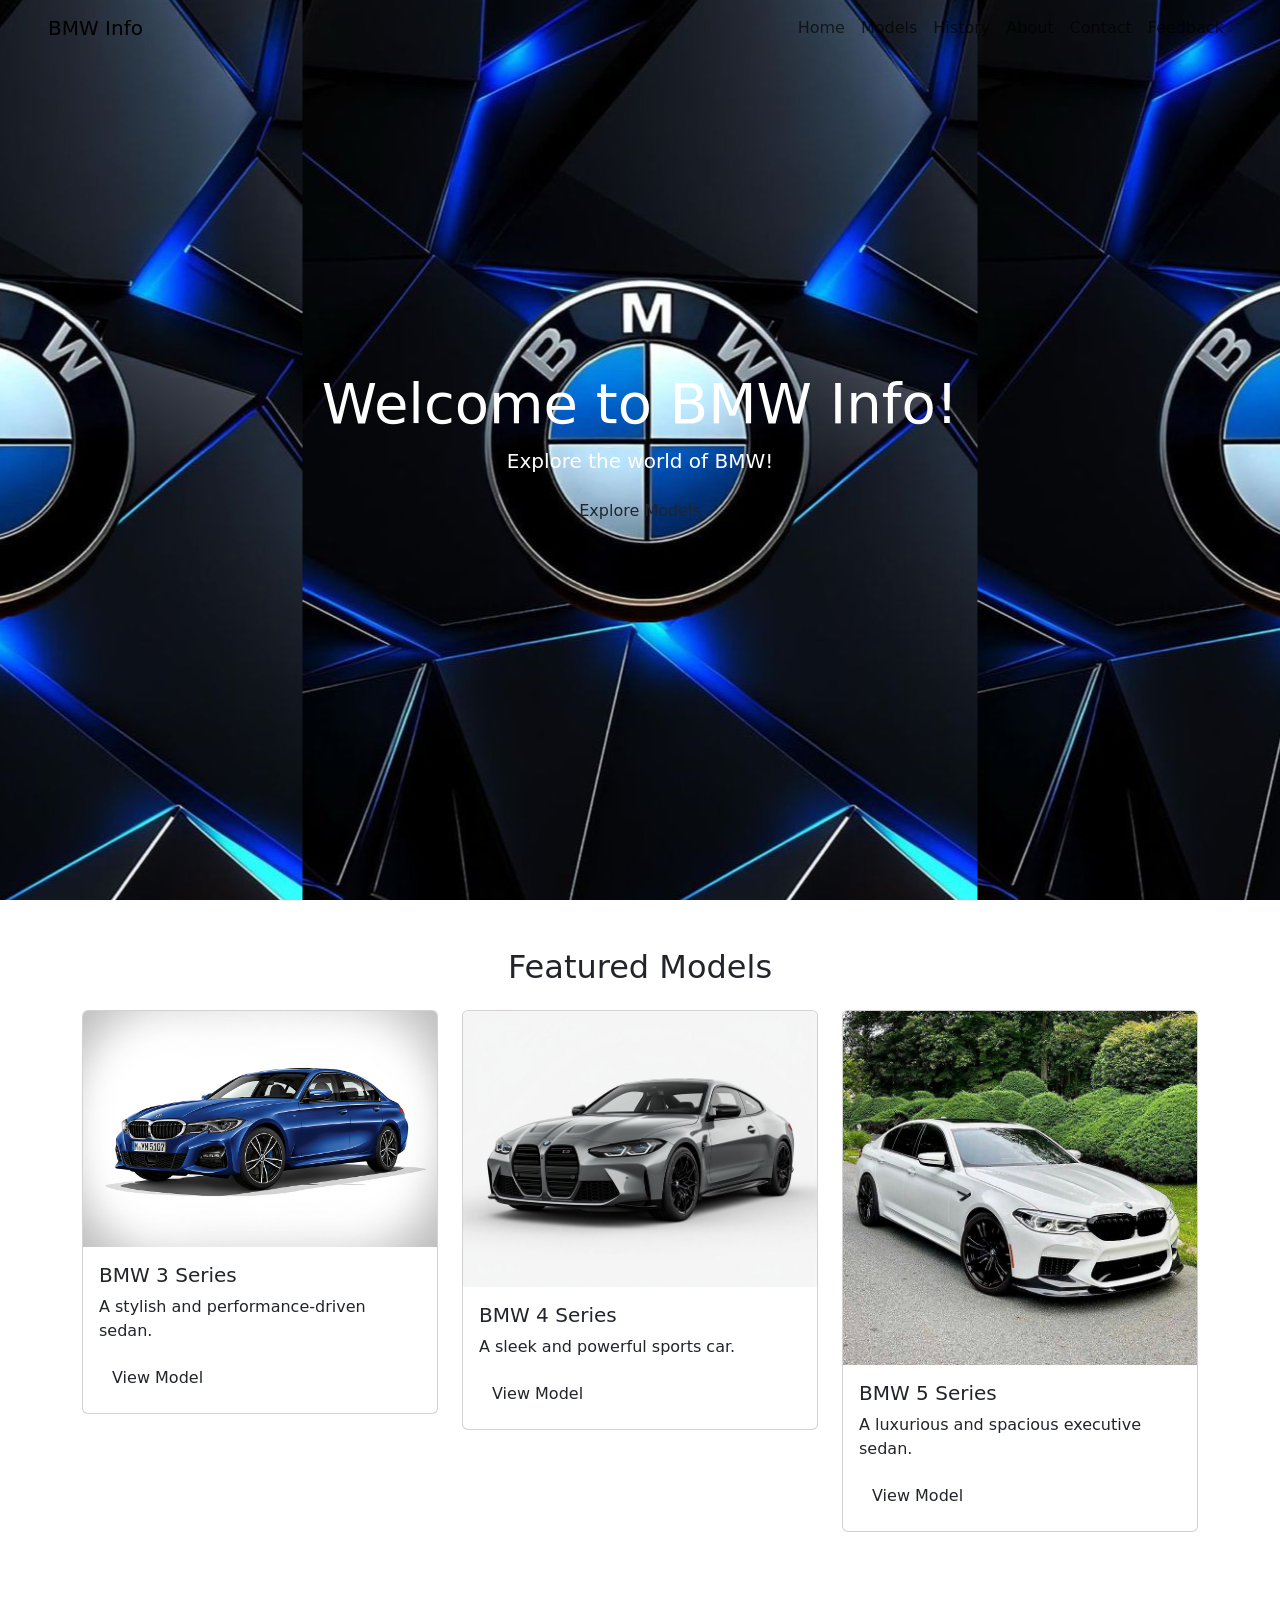
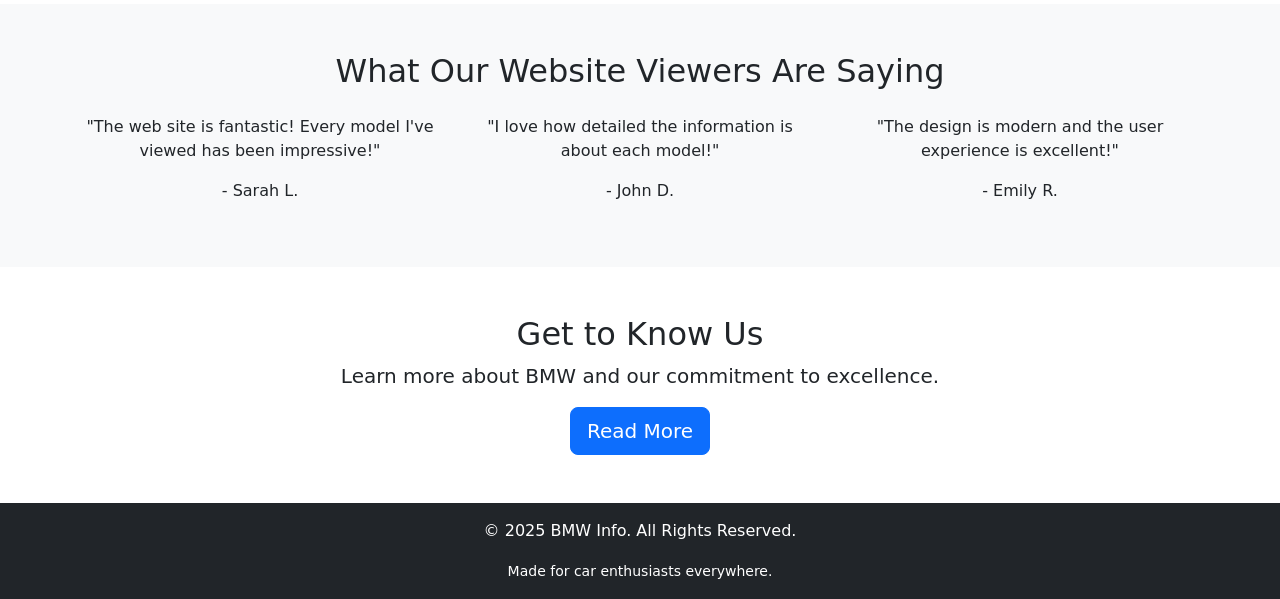
==== index.html @ af9570de "Update index.html" ====
<!DOCTYPE html>
<html lang="en">
<head>
  <meta charset="UTF-8" />
  <meta name="viewport" content="width=device-width, initial-scale=1" />
  <link rel="icon" href="images/bmw-m4.jpg" type="image/jpeg" />
  <title>BMW Info</title>
  <link href="https://cdn.jsdelivr.net/npm/bootstrap@5.3.3/dist/css/bootstrap.min.css" rel="stylesheet" />
  <link rel="stylesheet" href="style.css" />
</head>

<body>
  <nav class="navbar navbar-expand-lg navbar-light px-5 fixed-top custom-navbar">
    <a class="navbar-brand" href="index.html">BMW Info</a>
    <button class="navbar-toggler" type="button" data-bs-toggle="collapse" data-bs-target="#navbarNav">
      <span class="navbar-toggler-icon"></span>
    </button>
    <div class="collapse navbar-collapse justify-content-end" id="navbarNav">
      <ul class="navbar-nav">
        <li class="nav-item active"><a class="nav-link" href="index.html">Home</a></li>
        <li class="nav-item"><a class="nav-link" href="Models.html">Models</a></li>
        <li class="nav-item"><a class="nav-link" href="History.html">History</a></li>
        <li class="nav-item"><a class="nav-link" href="About.html">About</a></li>
        <li class="nav-item"><a class="nav-link" href="Contact.html">Contact</a></li>
        <li class="nav-item"><a class="nav-link" href="Feedback.html">Feedback</a></li>
        
      </ul>
    </div>
  </nav>

  <header class="hero text-white text-center d-flex align-items-center" style="height: 100vh; background-image: url('images/bmw-logo.jpg'); background-size: fill; background-position: center;">
    <div class="container text-center">
      <h1 class="display-4">Welcome to BMW Info!</h1>
      <p class="lead">Explore the world of BMW!</p>
      <a href="models.html" class="btn ">Explore Models</a>
    </div>
  </header>

<section id="featured-models" class="py-5">
  <div class="container">
    <h2 class="text-center mb-4">Featured Models</h2>
    <div class="row justify-content-center">

      <div class="col-md-4 mb-4">
        <div class="card">
          <img src="images/bmw-3-series.jpg" class="card-img-top" alt="BMW 3 Series" />
          <div class="card-body">
            <h5 class="card-title">BMW 3 Series</h5>
            <p class="card-text">A stylish and performance-driven sedan.</p>
            <a href="models.html" class="btn">View Model</a>
          </div>
        </div>
      </div>

      <div class="col-md-4 mb-4">
        <div class="card">
          <img src="images/bmw-4-series.jpg" class="card-img-top" alt="BMW 4 Series" />
          <div class="card-body">
            <h5 class="card-title">BMW 4 Series</h5>
            <p class="card-text">A sleek and powerful sports car.</p>
            <a href="models.html" class="btn">View Model</a>
          </div>
        </div>
      </div>

      <div class="col-md-4 mb-4">
        <div class="card">
          <img src="images/bmw-5-series.jpg" class="card-img-top" alt="BMW 5 Series" />
          <div class="card-body">
            <h5 class="card-title">BMW 5 Series</h5>
            <p class="card-text">A luxurious and spacious executive sedan.</p>
            <a href="models.html" class="btn">View Model</a>
          </div>
        </div>
      </div>
    </div>
  </div>

</section>
  <section id="feedback" class="bg-light py-5">
    <div class="container">
      <h2 class="text-center mb-4">What Our Website Viewers Are Saying</h2>
      <div class="row">
        <div class="col-md-4">
          <div class="testimonial text-center">
            <p>"The web site is fantastic! Every model I've viewed has been impressive!"</p>
            <p class="font-weight-bold">- Sarah L.</p>
          </div>
        </div>

        <div class="col-md-4">
          <div class="testimonial text-center">
            <p>"I love how detailed the information is about each model!"</p>
            <p class="font-weight-bold">- John D.</p>
          </div>
        </div>

        <div class="col-md-4">
          <div class="testimonial text-center">
            <p>"The design is modern and the user experience is excellent!"</p>
            <p class="font-weight-bold">- Emily R.</p>
          </div>
        </div>
      </div>
    </div>
  </section>

  <section id="about" class="text-center py-5">
    <div class="container">
      <h2>Get to Know Us</h2>
      <p class="lead">Learn more about BMW and our commitment to excellence.</p>
      <a href="about.html" class="btn btn-primary btn-lg">Read More</a>
    </div>
  </section>
  
  <footer class="bg-dark text-white text-center py-3">
    <p>&copy; 2025 BMW Info. All Rights Reserved.</p>
    <small>Made for car enthusiasts everywhere.</small>
  </footer>
  <script src="https://cdn.jsdelivr.net/npm/bootstrap@5.3.3/dist/js/bootstrap.bundle.min.js"></script>
  
</body>
</html>
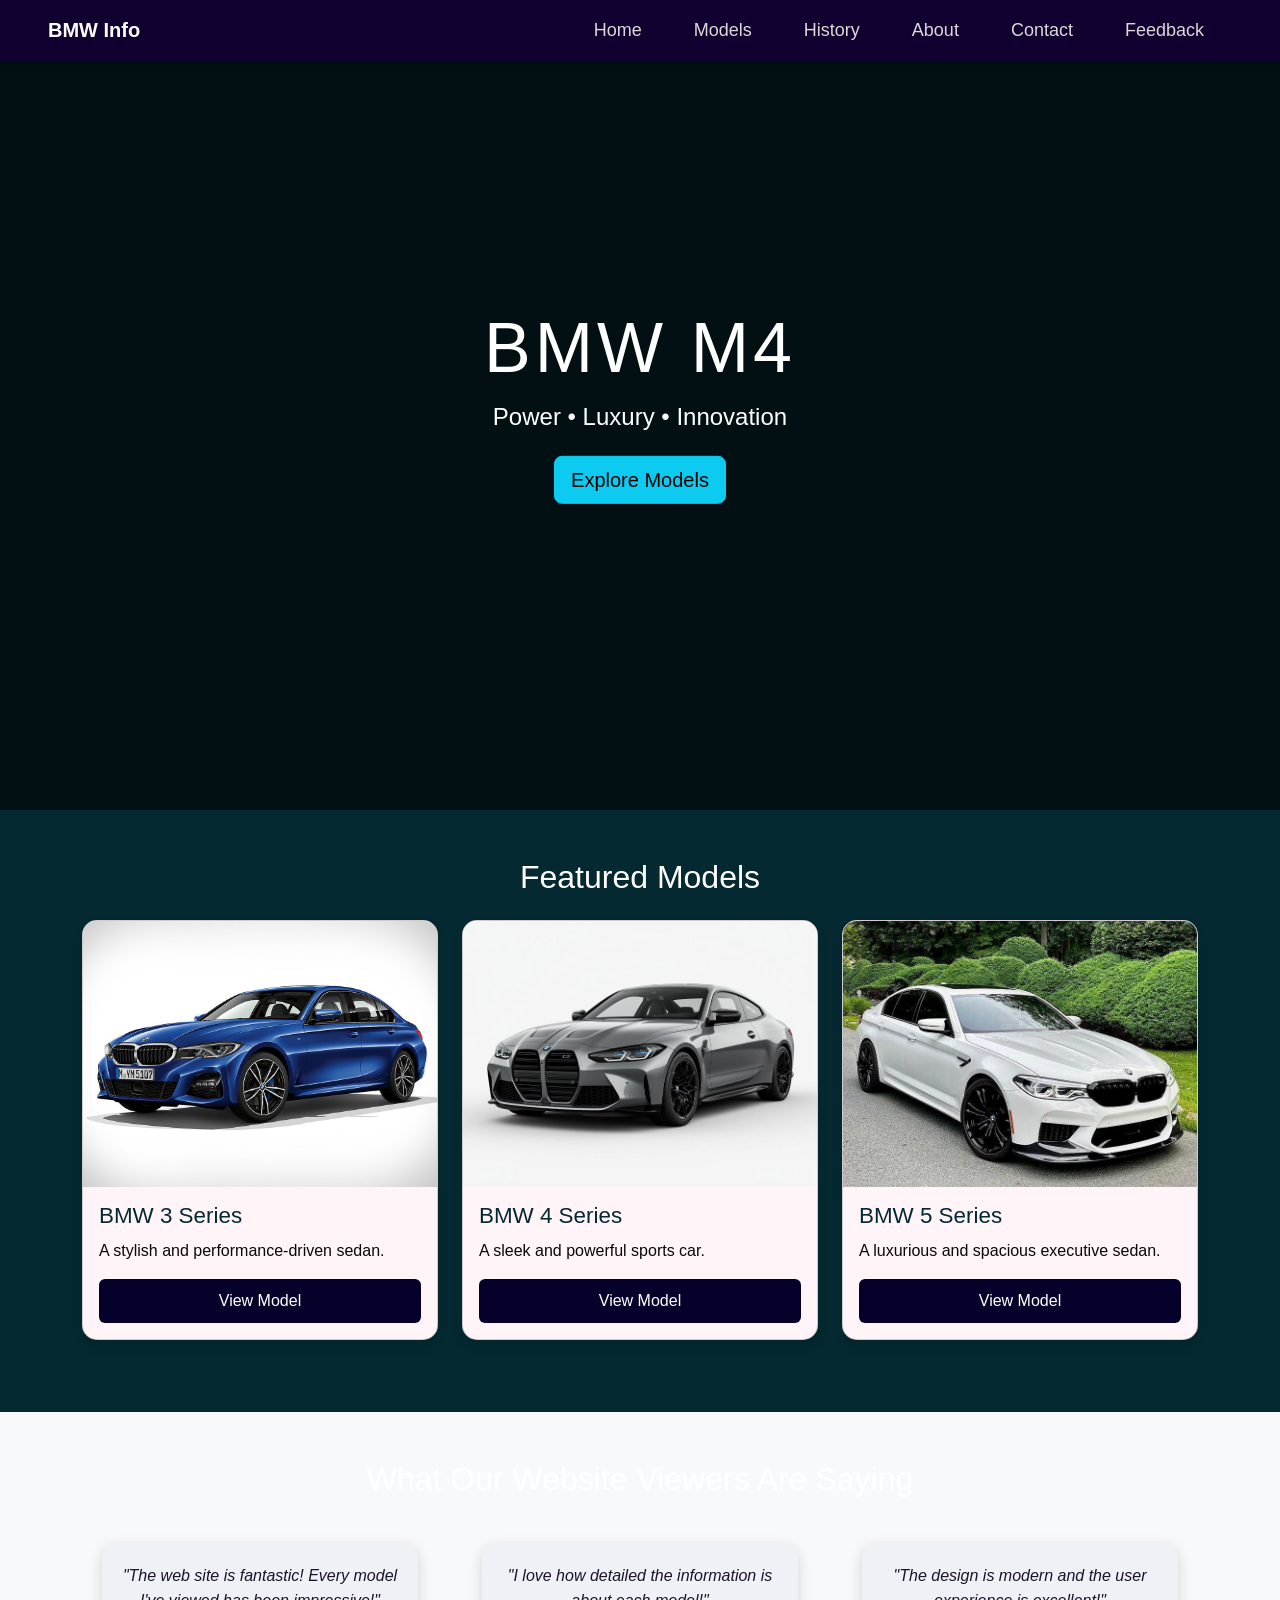
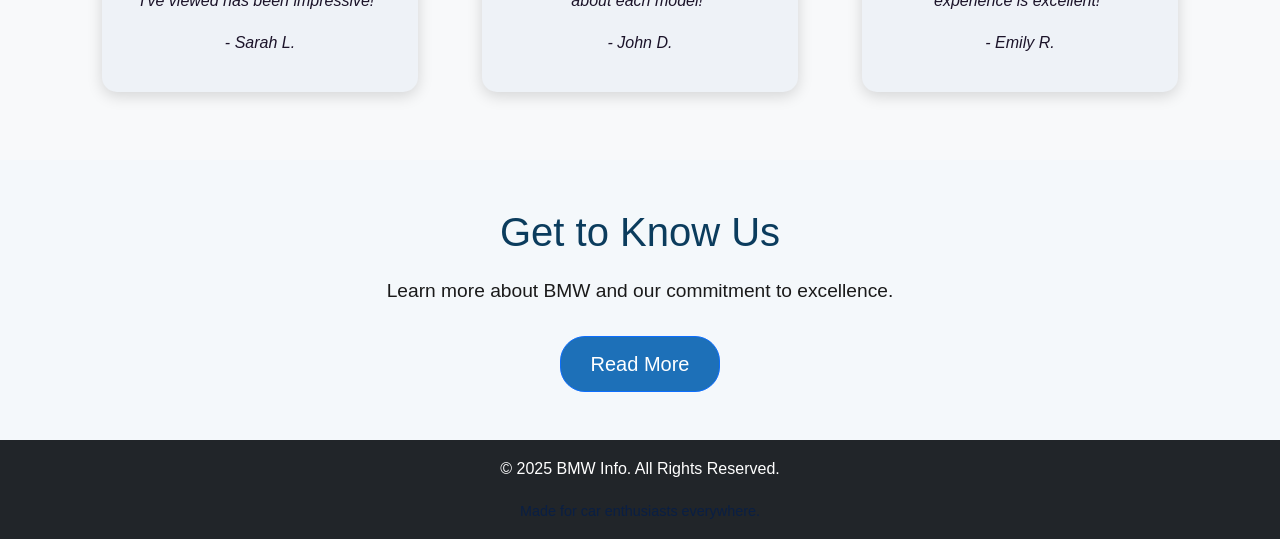
==== commit ff9c0fcd: "Update index.html" ====
--- a/index.html
+++ b/index.html
@@ -3,13 +3,13 @@
 <head>
   <meta charset="UTF-8" />
   <meta name="viewport" content="width=device-width, initial-scale=1" />
-  <link rel="icon" href="images/bmw-m4.jpg" type="image/jpeg" />
+  <link rel="icon" href="images/bmw-logo.jpg" type="image/jpeg" />
   <title>BMW Info</title>
   <link href="https://cdn.jsdelivr.net/npm/bootstrap@5.3.3/dist/css/bootstrap.min.css" rel="stylesheet" />
   <link rel="stylesheet" href="style.css" />
 </head>
-
 <body>
+  <header>
   <nav class="navbar navbar-expand-lg navbar-light px-5 fixed-top custom-navbar">
     <a class="navbar-brand" href="index.html">BMW Info</a>
     <button class="navbar-toggler" type="button" data-bs-toggle="collapse" data-bs-target="#navbarNav">
@@ -27,15 +27,22 @@
       </ul>
     </div>
   </nav>
+  </header>
+ <section class="hero-video">
 
-  <header class="hero text-white text-center d-flex align-items-center" style="height: 100vh; background-image: url('images/bmw-logo.jpg'); background-size: fill; background-position: center;">
-    <div class="container text-center">
-      <h1 class="display-4">Welcome to BMW Info!</h1>
-      <p class="lead">Explore the world of BMW!</p>
-      <a href="models.html" class="btn ">Explore Models</a>
+    <video autoplay muted loop playsinline class="hero-bg">
+        <source src="bmw-video.mp4" type="video/mp4">
+    </video>
+
+    <div class="hero-overlay"></div>
+
+    <div class="hero-text">
+        <h1 class="hero-title">BMW M4</h1>
+        <p class="hero-subtitle">Power • Luxury • Innovation</p>
+        <a href="models.html" class="btn btn-info btn-lg">Explore Models</a>
     </div>
-  </header>
 
+</section>
 <section id="featured-models" class="py-5">
   <div class="container">
     <h2 class="text-center mb-4">Featured Models</h2>
--- a/style.css
+++ b/style.css
@@ -0,0 +1,828 @@
+* {
+  margin: 0;
+  padding: 0;
+  box-sizing: border-box;
+}
+
+body {
+  font-family: Arial, sans-serif;
+  line-height: 1.6;
+  background-color:#042931;
+  color:#ffffff;
+}
+
+/* NAVBAR */
+.custom-navbar {
+  background-color: #0f0030 !important;
+  box-shadow: 0 2px 12px rgba(0, 0, 0, 0.1);
+ font-weight: 600;
+}
+
+.custom-navbar .navbar-brand {
+  color: #ffffff;
+  font-weight: bold;
+}
+
+.custom-navbar .navbar-nav .nav-link {
+  color: #cfd6e6;
+  margin-right: 20px;
+  font-size: 18px;
+}
+
+.custom-navbar .navbar-nav .nav-link:hover {
+  color: #1c69d4;
+}
+
+/* HERO */
+.hero {
+  background-image: url('images/BMW logo.jpg');
+  background-size: fill;
+  background-position: center;
+  height: 50vh;
+  display: flex;
+  justify-content: center;
+  align-items: center;
+}
+
+.hero .container {
+  text-align: center;
+  color: #65b4d5;
+}
+
+.hero .display-4 {
+  font-size: 3rem;
+  font-weight: bold;
+}
+
+.hero .lead {
+  font-size: 1.5rem;
+}
+
+.hero .btn {
+  font-size: 1.2rem;
+  padding: 12px 30px;
+  background-color: #1c69d4;
+  color: #65b4d5;
+  border: none;
+  border-radius: 25px;
+  transition: all 0.3s ease;
+}
+
+.hero .btn:hover {
+  background-color: #0b3a82;
+  color: #65b4d5;
+  transform: scale(1.1);
+}
+
+/* FEEDBACK */
+#feedback {
+  background-color: #65b4d5;
+  padding: 50px 0;
+}
+
+.testimonial {
+  padding: 20px;
+  background-color: #eef2f7;
+  border-radius: 15px;
+  box-shadow: 0 4px 15px rgba(0, 0, 0, 0.15);
+  margin: 20px;
+  transition: all 0.3s ease;
+  position: relative;
+  overflow: hidden;
+}
+
+.testimonial::before {
+  content: "";
+  position: absolute;
+  width: 100%;
+  height: 100%;
+  top: 0;
+  left: 0;
+  background: linear-gradient(135deg, #6e98ce, #6e98ce);
+  opacity: 0;
+  transition: opacity 0.3s ease;
+}
+
+.testimonial:hover::before {
+  opacity: 0.5;
+}
+
+.testimonial:hover {
+  transform: translateY(-5px);
+  box-shadow: 0 8px 20px rgba(0, 0, 0, 0.25);
+}
+
+
+.testimonial p {
+  font-size: 1.1rem;
+  font-style: italic;
+  color: #1b1329;
+}
+
+.testimonial .font-weight-bold {
+  margin-top: 10px;
+  font-size: 1.2rem;
+  color: #1b1329;
+}
+#about {
+  padding: 60px 0;
+  background-color: #F4F8FB; /* soft light blue background */
+  text-align: center;
+}
+
+#about h2 {
+  font-size: 2.5rem;
+  margin-bottom: 20px;
+  color: #0B3C5D; /* strong professional blue */
+}
+
+#about p {
+  font-size: 1.2rem;
+  margin-bottom: 30px;
+  color: #1A1A1A; /* readable dark text */
+  max-width: 700px;
+  margin-left: auto;
+  margin-right: auto;
+}
+
+#about .btn {
+  background-color: #1D70B8; /* brighter blue */
+  color: #FFFFFF;
+  padding: 12px 30px;
+  border-radius: 25px;
+  transition: all 0.3s ease;
+  text-decoration: none;
+}
+
+#about .btn:hover {
+  background-color: #0B3C5D; /* darker on hover */
+}
+.hero-video {
+    position: relative;
+    height: 90vh;
+    overflow: hidden;
+}
+
+.hero-bg {
+    position: absolute;
+    width: 100%;
+    height: 100%;
+    object-fit: cover;
+}
+
+.hero-overlay {
+    position: absolute;
+    width: 100%;
+    height: 100%;
+    background: rgba(0,0,0,0.6);
+}
+
+.hero-text {
+    position: relative;
+    z-index: 2;
+    color: white;
+    text-align: center;
+    top: 50%;
+    transform: translateY(-50%);
+}
+
+.hero-title {
+    font-size: 70px;
+    letter-spacing: 4px;
+    animation: fadeDown 2s ease;
+}
+
+.hero-subtitle {
+    font-size: 24px;
+    margin-bottom: 20px;
+    animation: fadeUp 2s ease;
+}
+
+@keyframes fadeDown {
+    from {
+        opacity: 0;
+        transform: translateY(-40px);
+    }
+    to {
+        opacity: 1;
+        transform: translateY(0);
+    }
+}
+
+@keyframes fadeUp {
+    from {
+        opacity: 0;
+        transform: translateY(40px);
+    }
+    to {
+        opacity: 1;
+        transform: translateY(0);
+    }
+}
+
+#loader {
+    position: fixed;
+    width: 100%;
+    height: 100%;
+    background: #000;
+    display: flex;
+    justify-content: center;
+    align-items: center;
+    z-index: 9999;
+}
+
+.spinner {
+    width: 60px;
+    height: 60px;
+    border: 6px solid #333;
+    border-top: 6px solid #00bfff;
+    border-radius: 50%;
+    animation: spin 1s linear infinite;
+}
+
+@keyframes spin {
+    100% { transform: rotate(360deg); }
+}
+.carousel img{
+height:500px;
+object-fit:cover;
+border-radius:15px;
+}
+
+.carousel-caption{
+background:rgba(0,0,0,0.5);
+border-radius:10px;
+padding:10px;
+}
+
+
+
+
+footer {
+  background-color: #0a1f44;
+  color: #ffffff;
+  padding: 20px 0;
+}
+
+footer p {
+  font-size: 1rem;
+}
+
+footer small {
+  font-size: 0.9rem;
+  color: #0a1f44;
+}
+
+
+  .hero .display-4 {
+    font-size: 2rem;
+  }
+
+  .hero .lead {
+    font-size: 1.2rem;
+  }
+
+  .card-title {
+    font-size: 1.2rem;
+  }
+
+  .testimonial p {
+    font-size: 1rem;
+  }
+
+  .testimonial .font-weight-bold {
+    font-size: 1rem;
+  }
+
+.about-card {
+  background-color: #ffffff;
+  padding: 40px;
+  border-radius: 15px;
+  box-shadow: 0 4px 15px rgba(0, 0, 0, 0.2);
+  text-align: center;
+  max-width: 600px;
+  position: relative;
+  transition: all 0.3s ease;
+  transform: scale(1);
+}
+
+.about-card:hover {
+  transform: scale(1.05);
+}
+
+.about-card::before {
+  content: '';
+  position: absolute;
+  top: -10px;
+  right: -10px;
+  width: 50px;
+  height: 50px;
+  background-color: #e4d7fc;
+  border-radius: 50%;
+  z-index: -1;
+  opacity: 0.5;
+}
+
+.about-card h1 {
+  font-size: 2.5rem;
+  font-weight: bold;
+  color: #d8d5e4;
+  margin-bottom: 15px;
+}
+
+.about-card p {
+  font-size: 1.3rem;
+  color: #e2e1ea;
+  margin-bottom: 20px;
+}
+
+
+.mission-section {
+  background: linear-gradient(180deg, #05639a, #05639a); 
+  padding: 60px 0;
+}
+
+.section-title {
+  font-size: 2.1rem;
+  margin-bottom: 30px;
+  color: #ffffff;
+}
+
+
+.mission-section p {
+  font-size: 1.3rem;
+  color: #061c3c;
+  max-width: 800px;
+  margin: 0 auto 40px auto;
+  line-height: 1.6;
+}
+
+.value-card {
+  border-radius: 15px;
+  transition: all 0.3s ease;
+  height: 100%;
+}
+
+.value-card h5 {
+  font-size: 1.3rem;
+  font-weight: 600;
+  margin-bottom: 15px;
+}
+
+.value-card p {
+  font-size: 1rem;
+  color: #333;
+  line-height: 1.6;
+}
+
+.value-card:hover {
+  transform: translateY(-8px);
+  box-shadow: 0 10px 25px rgba(0, 0, 0, 0.1);
+}
+
+/* Soft pastel backgrounds */
+.pastel-pink {
+  background-color: #ffe6ea;
+}
+
+.pastel-blue {
+  background-color: #e6f0ff;
+}
+
+.pastel-green {
+  background-color: #e6f7f0;
+}
+.team-section {
+ background-color:#042931;
+ padding: 60px 0;
+}
+
+.team-section .section-title {
+  color: #ffffff;
+}
+
+.team-info h5 {
+  color: #ffffff;
+}
+
+.team-info p {
+  color: #ffffff;
+}
+
+.btn-get-started {
+  background-color: #1156d5; 
+  color: #ffffff;
+  padding: 12px 25px;
+  font-size: 1.2rem;
+  border-radius: 25px;
+  text-decoration: none;
+  transition: all 0.3s ease;
+  border: 1px solid #ccc;
+}
+
+.btn-get-started:hover {
+  background-color: #949494; 
+  color: #fff;
+  transform: scale(1.05);
+}
+
+.contact-section {
+  background-image: url('images/bmw-logo.jpg'); 
+  background-size: cover;         
+  background-position: center;    
+  border-radius: 10px;
+  box-shadow: 0 4px 12px rgba(0, 0, 0, 0.1);
+  padding: 50px 0;
+  color: #ffffff;                 
+}
+
+
+.section-title {
+  font-size: 2.5rem;
+  font-weight: bold;
+  color:rgb(3, 15, 92);
+  margin-bottom: 20px;
+}
+
+.contact-info .bubble {
+  background-color: #c4c4c4aa;
+  padding: 15px;
+  border-radius: 8px;
+  margin-bottom: 15px;
+  box-shadow: 0 2px 8px rgba(0, 0, 0, 0.1);
+}
+
+.contact-info h4 {
+  color: #000000;
+  margin-bottom: 5px;
+}
+
+
+.social-icons {
+  display: flex;
+  gap: 15px;
+  margin-top: 10px;
+}
+
+.social-icons a {
+  color: #333;
+  font-size: 2.2rem;
+  transition: color 0.3s ease;
+}
+
+.social-icons a:hover {
+  color: #c0d6f6;
+}
+
+
+
+
+@media (max-width: 768px) {
+  .contact-section {
+    padding: 20px;
+  }
+
+  .section-title {
+    font-size: 2rem;
+  }
+
+  .social-icons a {
+    font-size: 1.8rem;
+  }
+}
+
+
+
+.nav-link {
+  color: #ddd8d8 !important;
+  font-size: 16px;
+  margin-right: 20px;
+  font-weight: 500;
+  transition: color 0.3s;
+}
+
+.nav-link:hover {
+  color: #134a85 !important;
+  text-decoration: underline;
+}
+
+.feedback-section {
+  background-image: url('images/bmw-inspo.jpg');
+  background-size: fit;
+  background-position: center;
+  border-radius: 15px;
+  box-shadow: 0 6px 20px rgba(0, 0, 0, 0.15);
+  padding: 70px;
+  margin-top: 50px;
+  color: #e6e8ee;
+  display: flex;
+  align-items: flex-start;
+}
+
+.feedback-background {
+  background-image: url('images/bmw-inspo.jpg'); 
+  background-size: cover;
+  background-position: center;
+  display: flex;
+  justify-content: flex-end; 
+  padding: 20px;
+  border-radius: 15px;
+  box-shadow: 0 6px 20px rgba(0, 0, 0, 0.15);
+  margin-top: 20px;
+}
+
+
+.feedback-form {
+  background-color: rgba(242, 234, 234, 0.447); 
+  backdrop-filter: blur(3px); 
+  padding: 20px;
+  border-radius: 10px;
+  width: 400px;
+}
+
+
+.feedback-form input,
+.feedback-form textarea {
+  width: 100%;
+  padding: 15px;
+  border: 1px solid #0e0c0c;
+  border-radius: 8px;
+  margin-bottom: 15px;
+  background-color: rgba(231, 229, 229, 0.5);
+}
+
+
+.feedback-form button {
+  background-color: #223985;
+  color: #fff;
+  border: none;
+  padding: 15px 25px;
+  border-radius: 10px;
+  cursor: pointer;
+  transition: background-color 0.3s ease, transform 0.3s ease;
+}
+
+.feedback-form button:hover {
+  background-color: #1f0644;
+  transform: translateY(-2px);
+}
+
+.feedback-form button:active {
+  transform: translateY(2px);
+}
+
+
+
+.footer {
+  background-color: #010122;
+  color: #fff;
+  padding: 50px 0;
+  margin-top: 70px;
+}
+
+.footer p {
+  margin: 0;
+  font-size: 16px;
+  text-align: center;
+}
+
+.footer p:nth-child(2) {
+  font-style: italic;
+  color: #a8a1a0;
+  margin-top: 10px;
+}
+
+
+@media (max-width: 768px) {
+  .feedback-section {
+    padding: 30px;
+  }
+  .section-title {
+    font-size: 2.2rem;
+  }
+
+  .feedback-info h4 {
+    font-size: 1.5rem;
+  }
+
+  .feedback-form button {
+    font-size: 1.2rem;
+  }
+  .feedback-form input,
+  .feedback-form textarea {
+    font-size: 1rem;
+  }
+}
+
+
+
+.custom-navbar .nav-link {
+  color: #7b3f00;
+  font-size: 1.1rem;
+  margin-left: 1rem;
+  transition: color 0.3s ease;
+}
+
+.custom-navbar .nav-link:hover,
+.custom-navbar .nav-link.active {
+  color: #030655; 
+}
+
+
+.hero {
+  background-color: rgba(255, 214, 232, 0.6); 
+  position: relative;
+}
+
+.card {
+  position: relative;
+  height: 100%;
+  display: flex;
+  flex-direction: column;
+  overflow: hidden;
+  border-radius: 15px;
+  box-shadow: 0 6px 12px rgba(0,0,0,0.1);
+  transition: transform 0.3s ease, box-shadow 0.3s ease;
+  background-color: #fff5f8; 
+}
+
+
+.card:hover {
+  transform: translateY(-8px);
+  box-shadow: 0 12px 20px rgba(0,0,0,0.15);
+}
+
+.card-img-top {
+  width: 100%;
+  height: auto;
+  aspect-ratio: 4 / 3; 
+  object-fit: cover;
+  transition: transform 0.3s ease;
+}
+
+.card:hover .card-img-top {
+  transform: scale(1.05);
+}
+
+
+.card-hover-info {
+  position: absolute;
+  bottom: 0;
+  left: 0;
+  width: 100%;
+  background: rgba(255, 255, 255, 0.95);
+  padding: 1rem;
+  opacity: 0;
+  transform: translateY(100%);
+  transition: all 0.4s ease;
+  z-index: 2;
+}
+
+
+.card:hover .card-hover-info {
+  opacity: 1;
+  transform: translateY(0);
+}
+
+
+.card-body {
+  position: relative;
+  z-index: 1;
+  background: transparent;
+  padding: 1rem;
+  display: flex;
+  flex-direction: column;
+  justify-content: space-between;
+}
+
+.card-title {
+  font-size: 1.4rem;
+  color: #042931; 
+  margin-bottom: 0.5rem;
+}
+
+
+
+.card-text {
+  font-size: 1rem;
+  color: #080909;
+}
+
+
+.card .btn {
+  padding: 10px 20px;
+  background-color: #05012a;
+  border: none;
+  color: #ffffff;
+  transition: background-color 0.3s ease;
+}
+
+.card .btn:hover {
+  background-color: #110133; 
+}
+
+
+@media (max-width: 575.98px) {
+  .col-md-4 {
+    flex: 0 0 100%;
+    max-width: 100%;
+  }
+
+  .card-img-top {
+    aspect-ratio: 1 / 1; 
+  }
+}
+
+@media (min-width: 576px) and (max-width: 767.98px) {
+  .col-md-4 {
+    flex: 0 0 50%;
+    max-width: 50%;
+  }
+}
+
+@media (min-width: 768px) and (max-width: 991.98px) {
+  .col-md-4 {
+    flex: 0 0 33.3333%;
+    max-width: 33.3333%;
+  }
+
+}
+.modal-content {
+  background-color: #73c8f0;
+  border-radius: 25px;
+  color: #4a3a1a;
+  font-family: 'Georgia', serif;
+  padding: 2rem 3rem;
+  box-shadow: 0 20px 60px rgba(0, 0, 0, 0.2);
+}
+.modal-header {
+  border-bottom: 3px solid #5c3d3d;
+  padding-bottom: 0.75rem;
+}
+.modal-title {
+  font-weight: 900;
+  font-size: 2rem;
+  color: #4a3a1a;
+  letter-spacing: 0.05em;
+}
+.modal-body h1 {
+  font-size: 2rem;
+  margin-bottom: 1rem;
+  color: #2c1a00;
+}
+
+.modal-body h2 {
+  font-size: 1.5rem;
+  margin-top: 1rem;
+  color: #3b2a10;
+}
+
+.modal-body h3 {
+  font-size: 1.2rem;
+  margin-top: 0.8rem;
+}
+
+.modal-body ul {
+  margin-left: 20px;
+  margin-bottom: 1rem;
+}
+
+.modal-body p {
+  margin-bottom: 1rem;
+}
+
+.history-hero {
+  background-image: url('images/bmw-xm.jpg');
+  background-size: cover;
+  background-position: center;
+  height: 60vh;
+  display: flex;
+  justify-content: center;
+  align-items: center;
+}
+.history-card {
+  background-color: rgba(255, 255, 255, 0.8);
+  padding: 30px;
+  border-radius: 15px;
+  box-shadow: 0 6px 20px rgba(0, 0, 0, 0.15);
+  text-align: center;
+}
+.history-card h1 {
+  font-size: 2.5rem;
+  font-weight: bold;
+  color: #333;
+  margin-bottom: 15px;
+}
+.history-card p {
+  font-size: 1.2rem;
+  color: #555;
+  margin-bottom: 20px;
+}
+
+body, nav, img {
+  margin: 0;
+  padding: 0;
+}
+img {
+  display: block;
+}
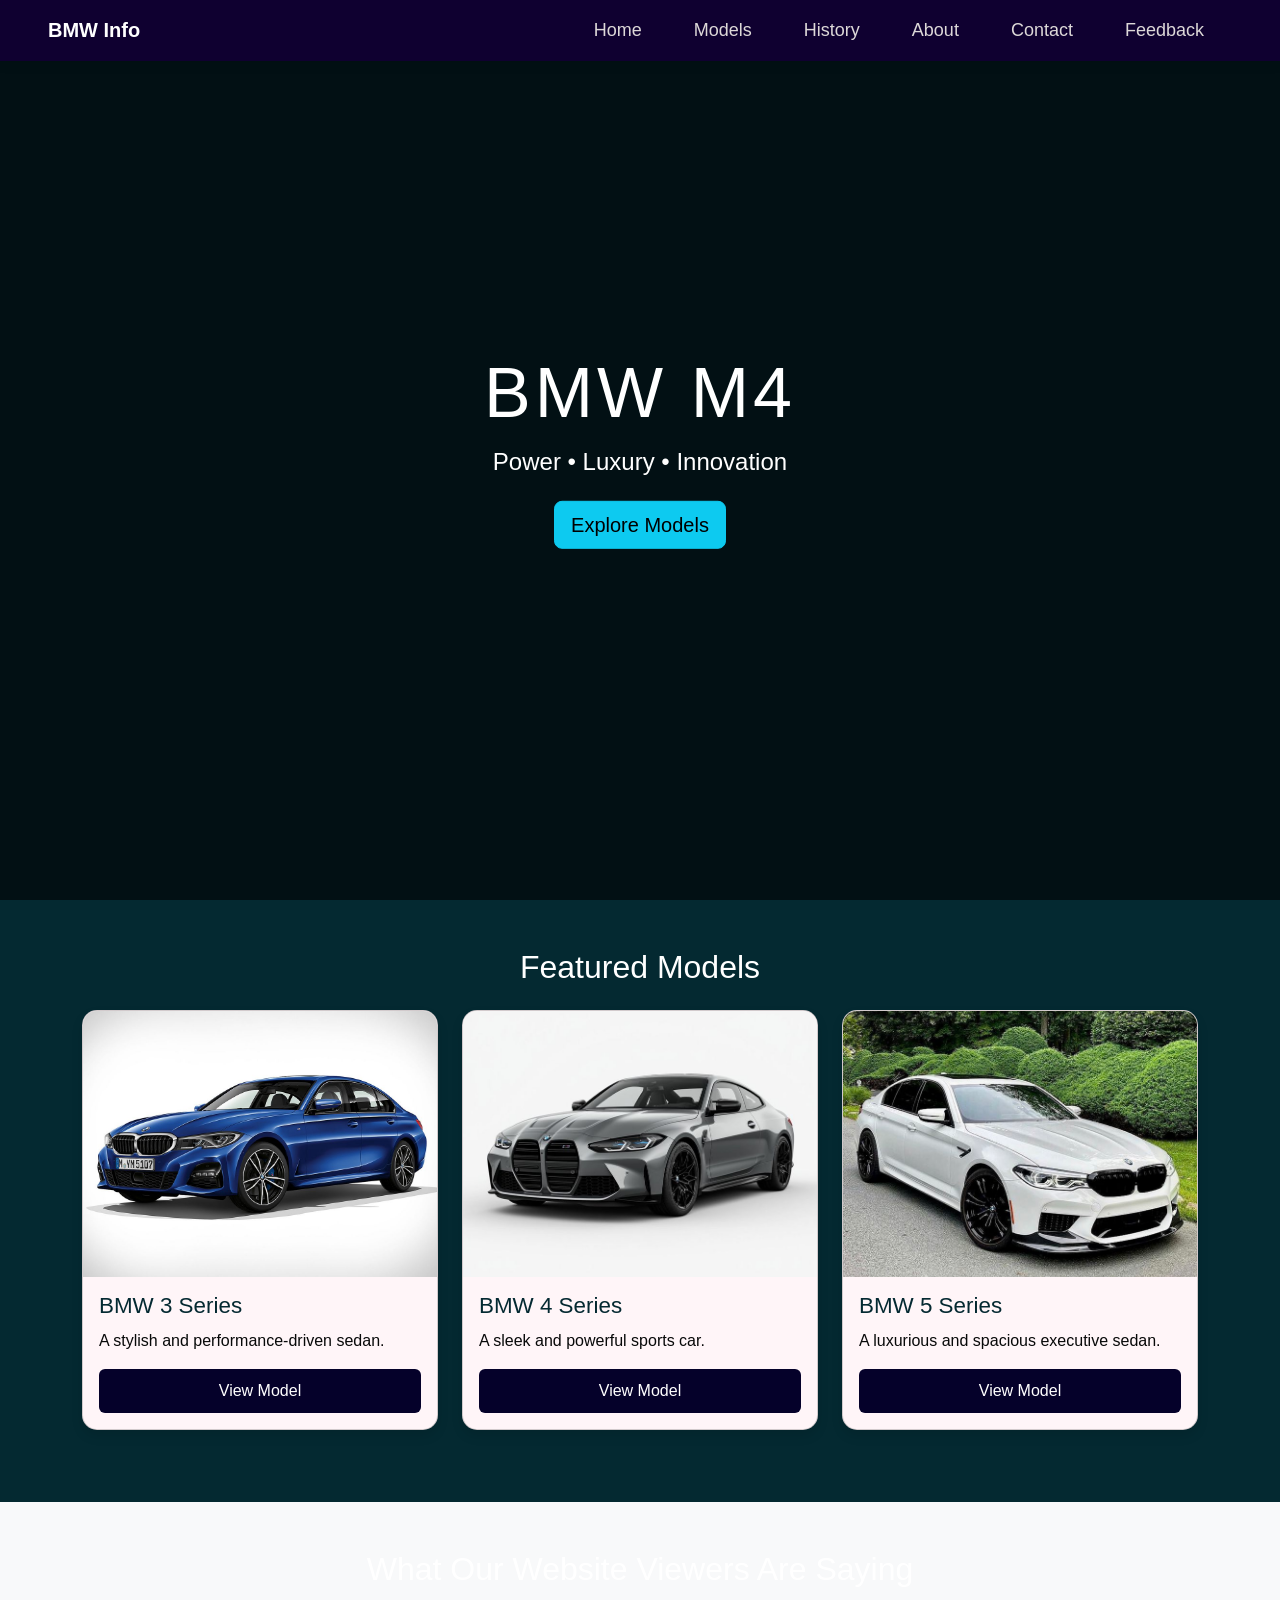
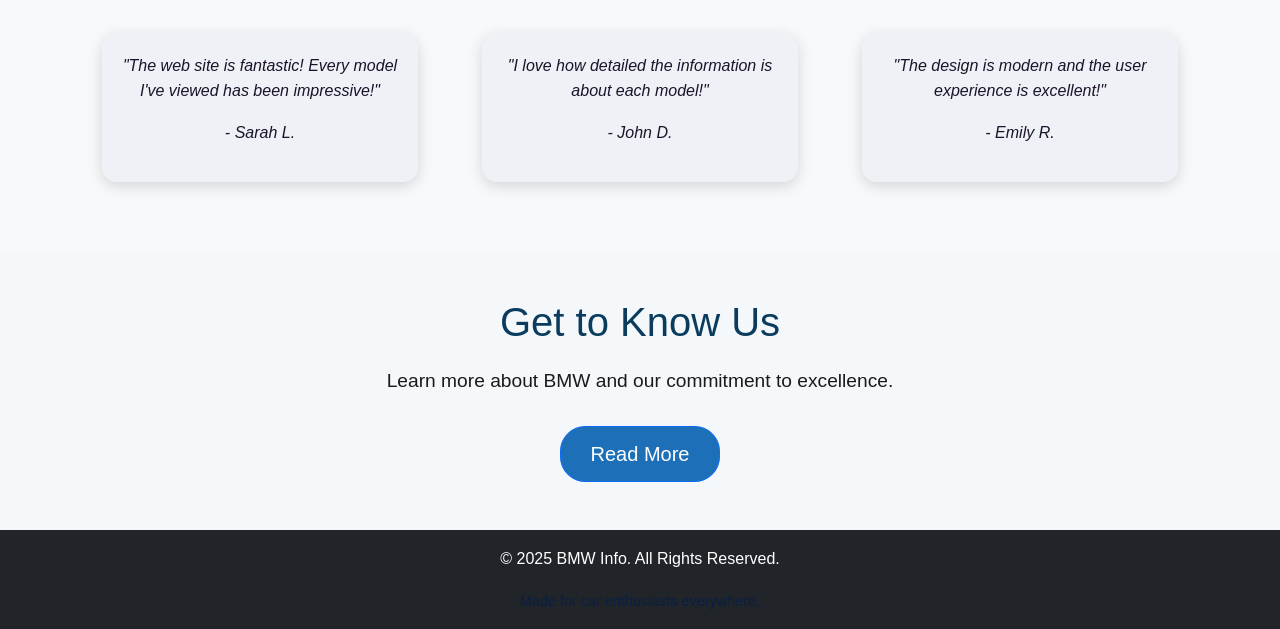
==== commit 9eddeade: "Update index.html" ====
--- a/index.html
+++ b/index.html
@@ -3,7 +3,7 @@
 <head>
   <meta charset="UTF-8" />
   <meta name="viewport" content="width=device-width, initial-scale=1" />
-  <link rel="icon" href="images/bmw-logo.jpg" type="image/jpeg" />
+  <link rel="icon" href="images/bmw-video.mp4.jpg" type="image/jpeg" />
   <title>BMW Info</title>
   <link href="https://cdn.jsdelivr.net/npm/bootstrap@5.3.3/dist/css/bootstrap.min.css" rel="stylesheet" />
   <link rel="stylesheet" href="style.css" />
@@ -18,11 +18,11 @@
     <div class="collapse navbar-collapse justify-content-end" id="navbarNav">
       <ul class="navbar-nav">
         <li class="nav-item active"><a class="nav-link" href="index.html">Home</a></li>
-        <li class="nav-item"><a class="nav-link" href="Models.html">Models</a></li>
-        <li class="nav-item"><a class="nav-link" href="History.html">History</a></li>
-        <li class="nav-item"><a class="nav-link" href="About.html">About</a></li>
-        <li class="nav-item"><a class="nav-link" href="Contact.html">Contact</a></li>
-        <li class="nav-item"><a class="nav-link" href="Feedback.html">Feedback</a></li>
+        <li class="nav-item"><a class="nav-link" href="models.html">Models</a></li>
+        <li class="nav-item"><a class="nav-link" href="history.html">History</a></li>
+        <li class="nav-item"><a class="nav-link" href="about.html">About</a></li>
+        <li class="nav-item"><a class="nav-link" href="contact.html">Contact</a></li>
+        <li class="nav-item"><a class="nav-link" href="feedback.html">Feedback</a></li>
         
       </ul>
     </div>
--- a/style.css
+++ b/style.css
@@ -31,47 +31,6 @@
 
 .custom-navbar .navbar-nav .nav-link:hover {
   color: #1c69d4;
-}
-
-/* HERO */
-.hero {
-  background-image: url('images/BMW logo.jpg');
-  background-size: fill;
-  background-position: center;
-  height: 50vh;
-  display: flex;
-  justify-content: center;
-  align-items: center;
-}
-
-.hero .container {
-  text-align: center;
-  color: #65b4d5;
-}
-
-.hero .display-4 {
-  font-size: 3rem;
-  font-weight: bold;
-}
-
-.hero .lead {
-  font-size: 1.5rem;
-}
-
-.hero .btn {
-  font-size: 1.2rem;
-  padding: 12px 30px;
-  background-color: #1c69d4;
-  color: #65b4d5;
-  border: none;
-  border-radius: 25px;
-  transition: all 0.3s ease;
-}
-
-.hero .btn:hover {
-  background-color: #0b3a82;
-  color: #65b4d5;
-  transform: scale(1.1);
 }
 
 /* FEEDBACK */
@@ -159,7 +118,7 @@
 }
 .hero-video {
     position: relative;
-    height: 90vh;
+    height: 100vh;
     overflow: hidden;
 }
 
@@ -254,9 +213,6 @@
 border-radius:10px;
 padding:10px;
 }
-
-
-
 
 footer {
   background-color: #0a1f44;
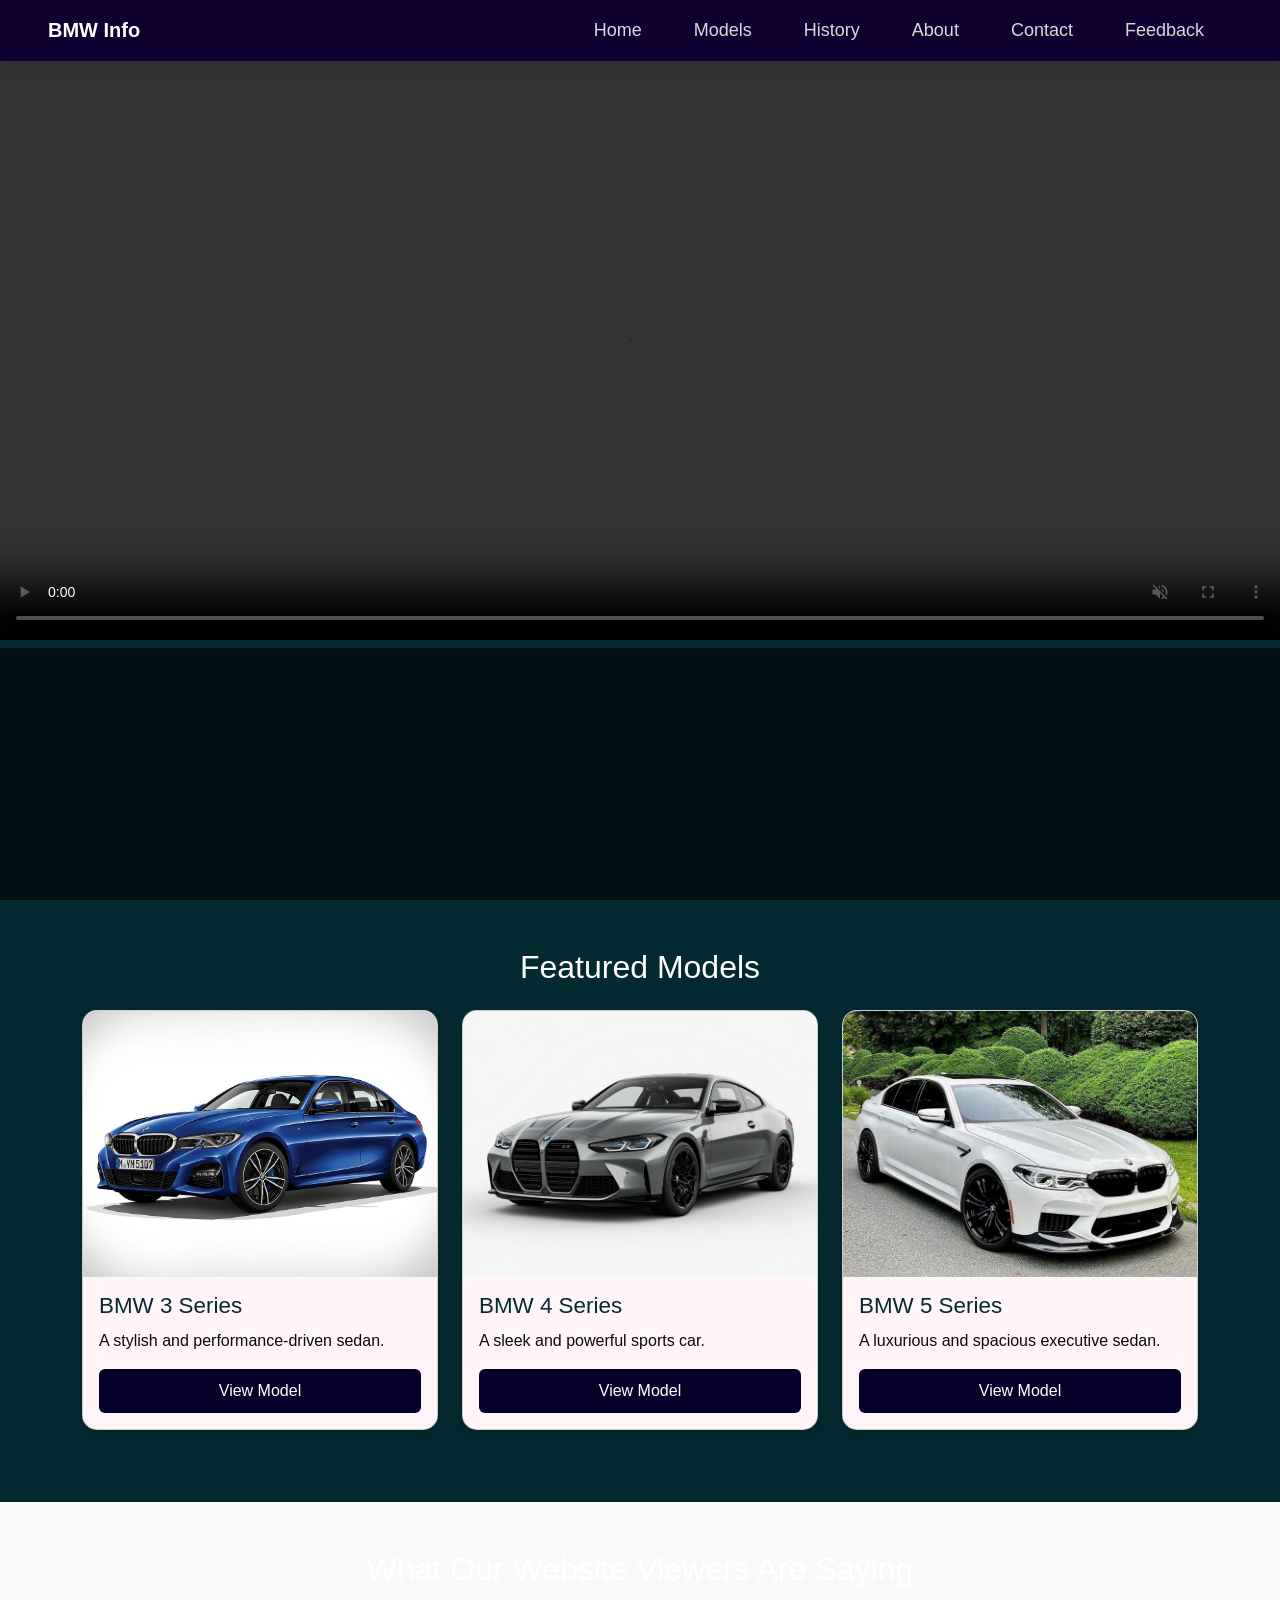
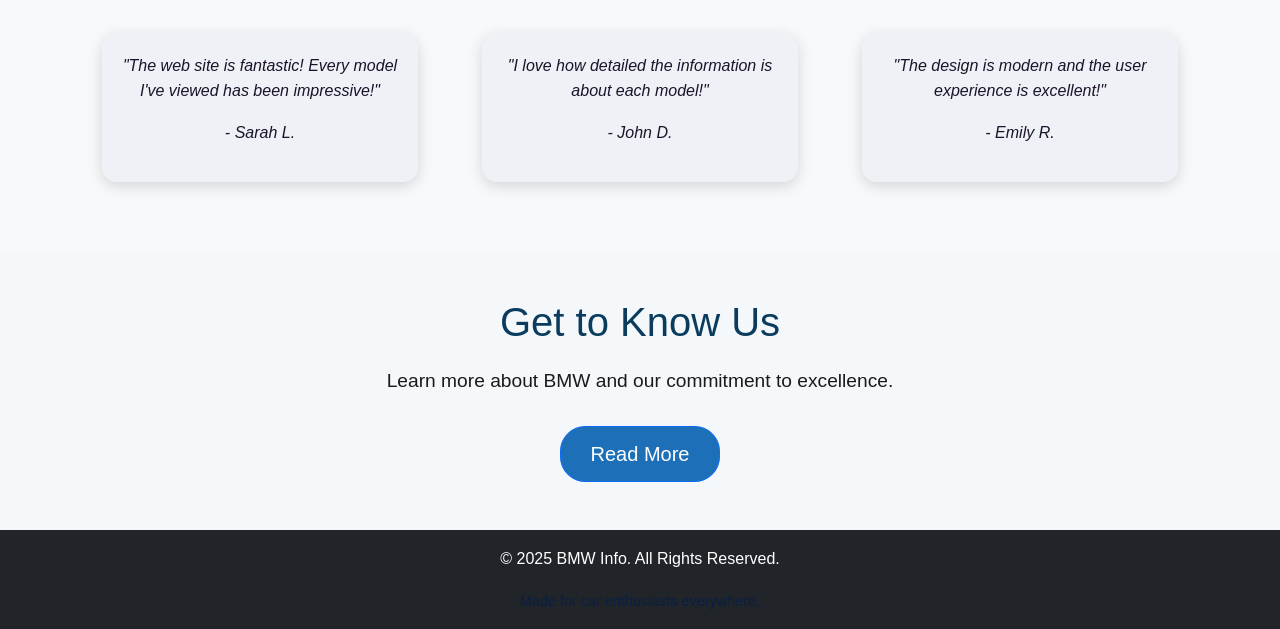
==== commit 177aff99: "Update index.html" ====
--- a/index.html
+++ b/index.html
@@ -30,8 +30,9 @@
   </header>
  <section class="hero-video">
 
-    <video autoplay muted loop playsinline class="hero-bg">
+    <video controls autoplay muted loop playsinline preload="auto"width="100%">
         <source src="bmw-video.mp4" type="video/mp4">
+      Your browser does not support the video tag.
     </video>
 
     <div class="hero-overlay"></div>
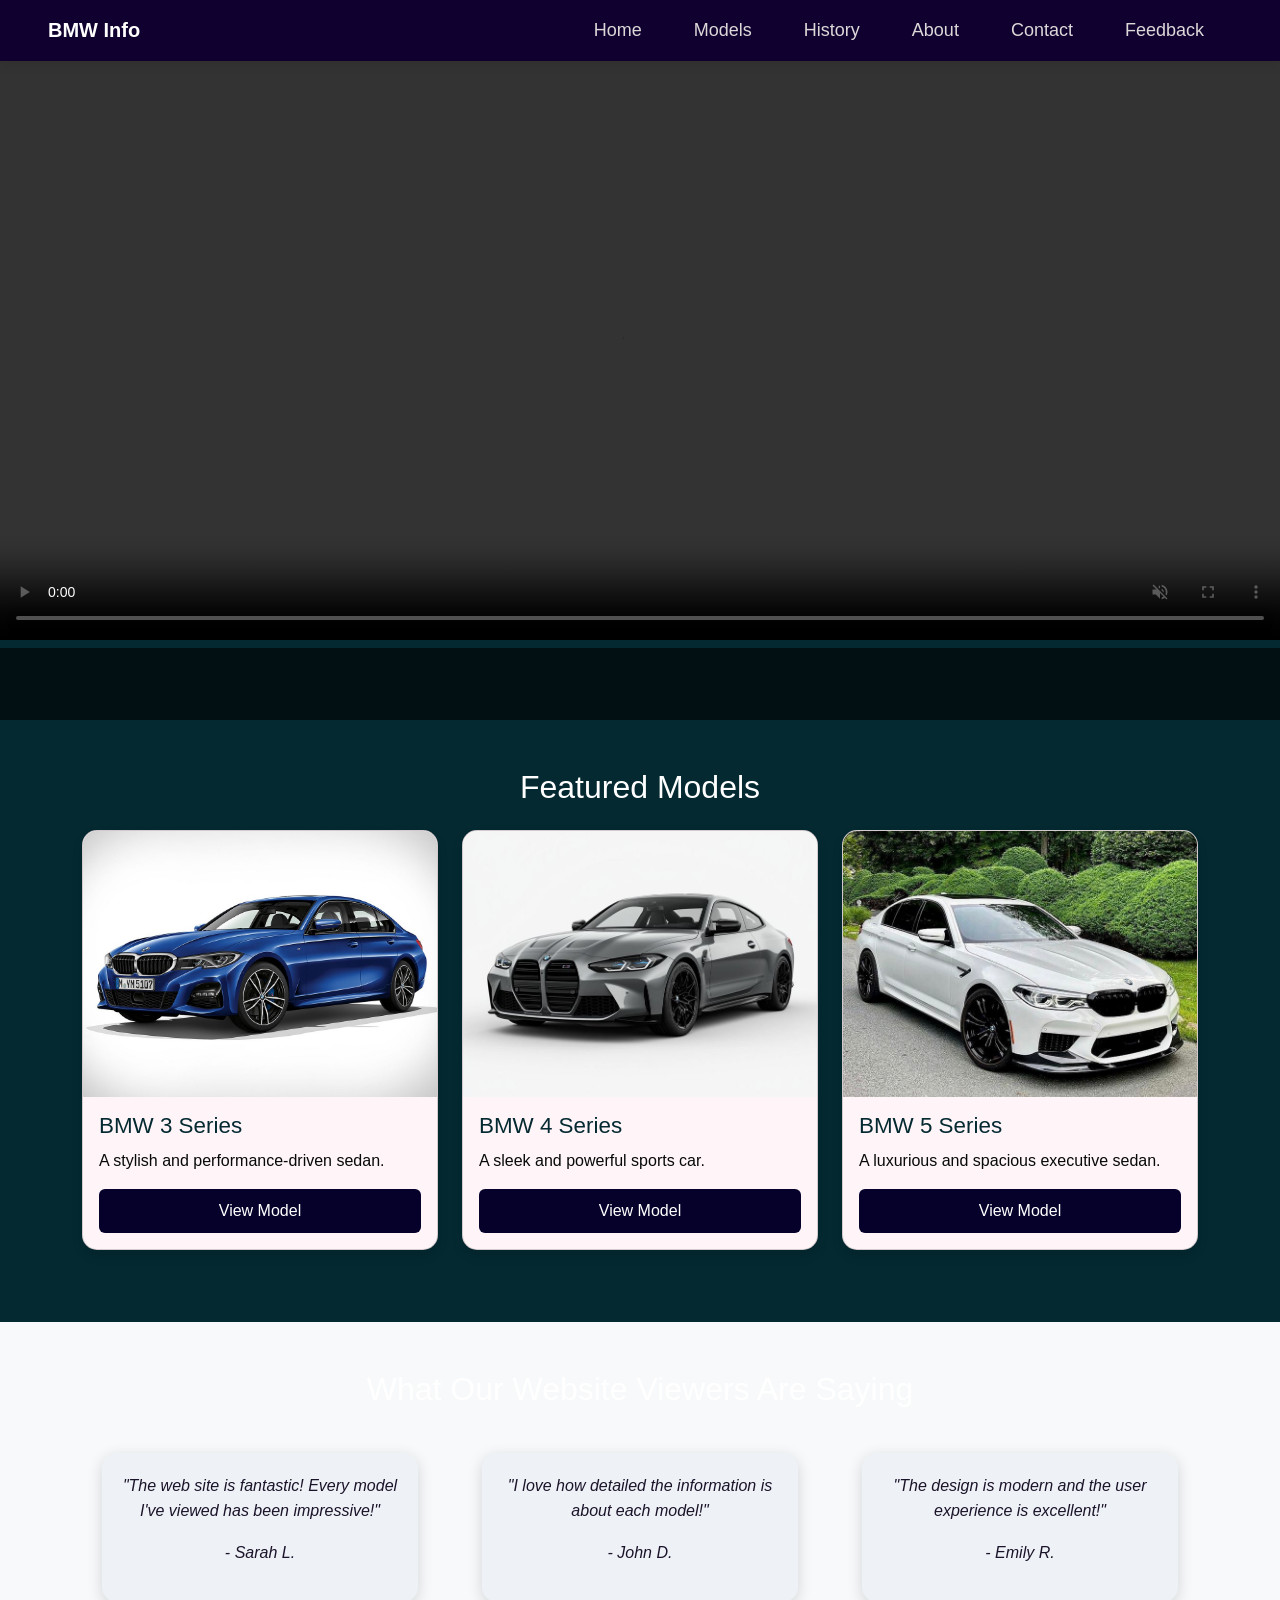
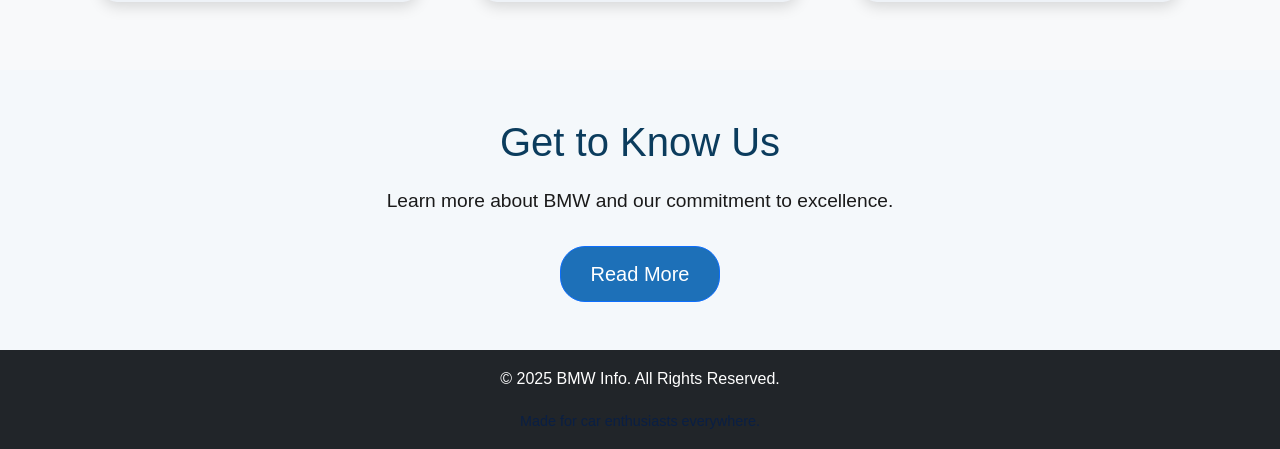
==== commit 36c61a37: "Update index.html" ====
--- a/index.html
+++ b/index.html
@@ -31,7 +31,7 @@
  <section class="hero-video">
 
     <video controls autoplay muted loop playsinline preload="auto"width="100%">
-        <source src="bmw-video.mp4" type="video/mp4">
+        <source src="bmw-logo" type="video/mp4">
       Your browser does not support the video tag.
     </video>
 
--- a/style.css
+++ b/style.css
@@ -118,7 +118,7 @@
 }
 .hero-video {
     position: relative;
-    height: 100vh;
+    height: 80vh;
     overflow: hidden;
 }
 
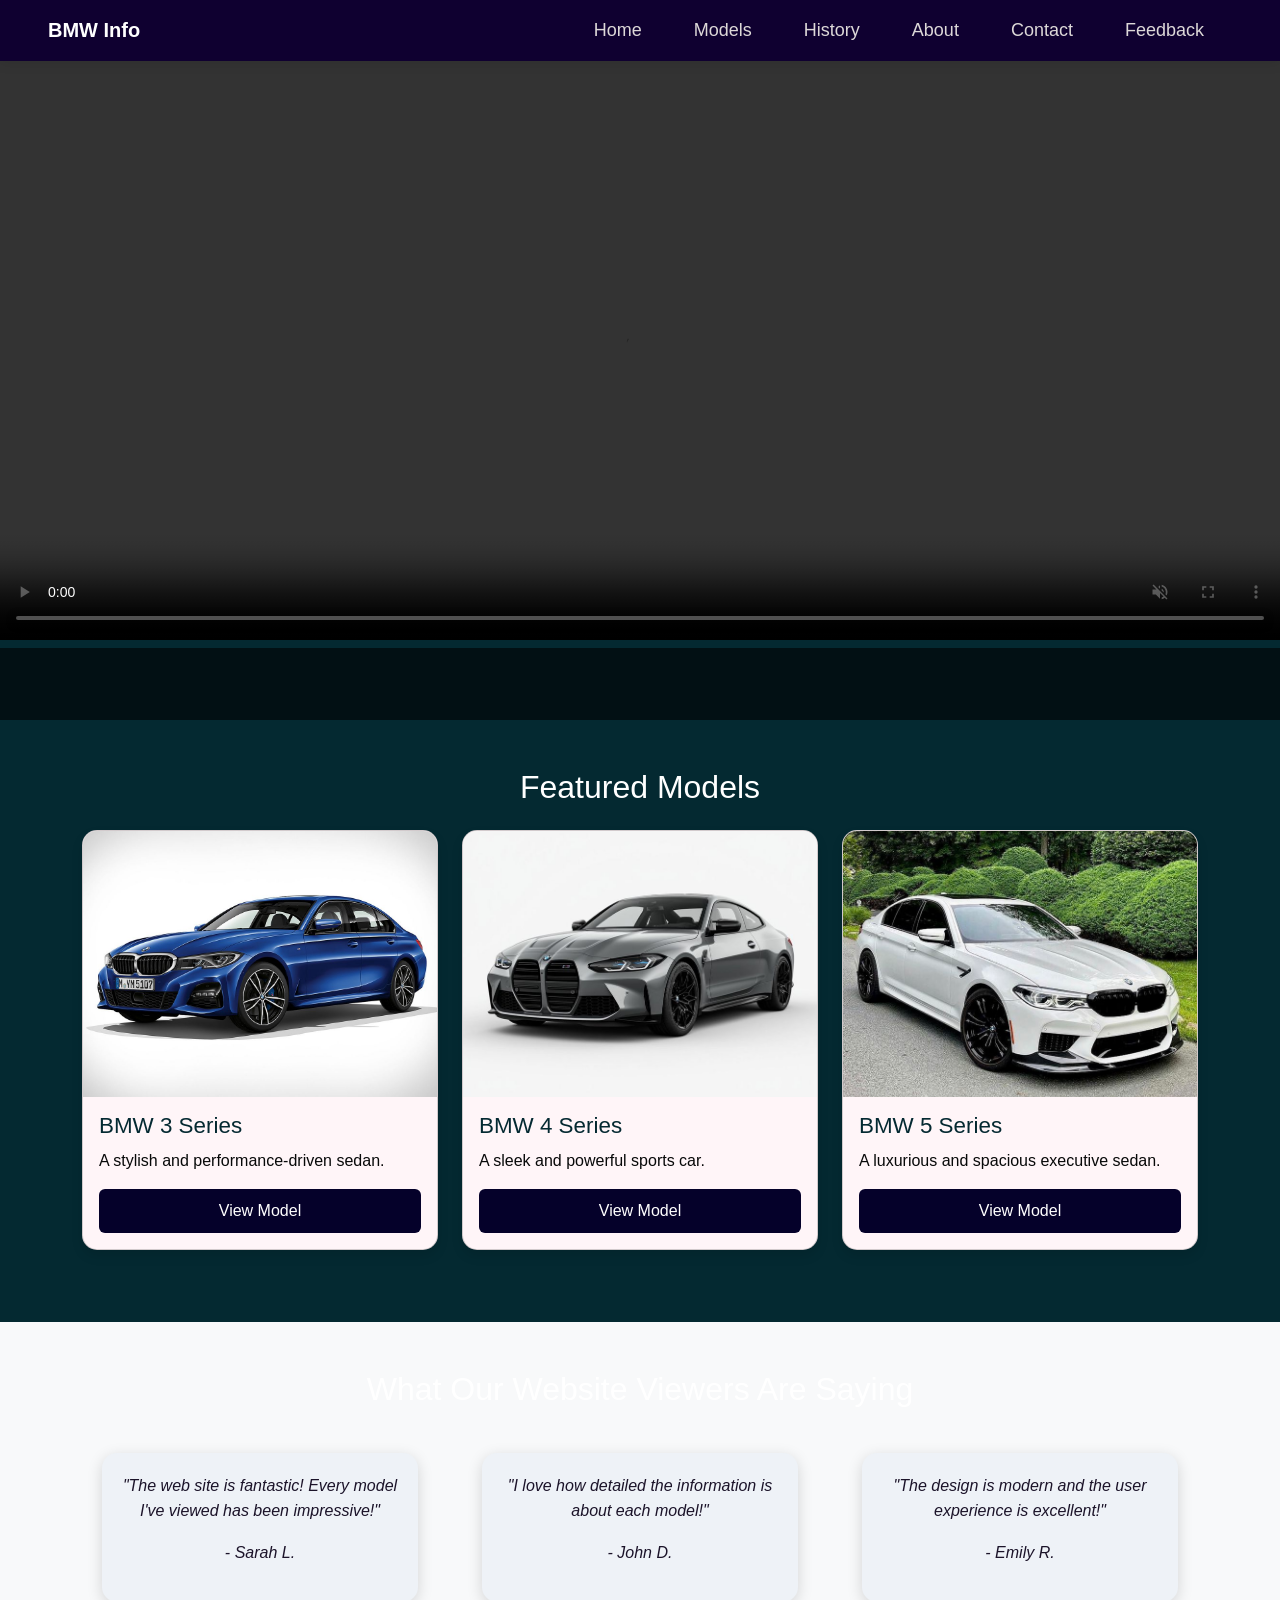
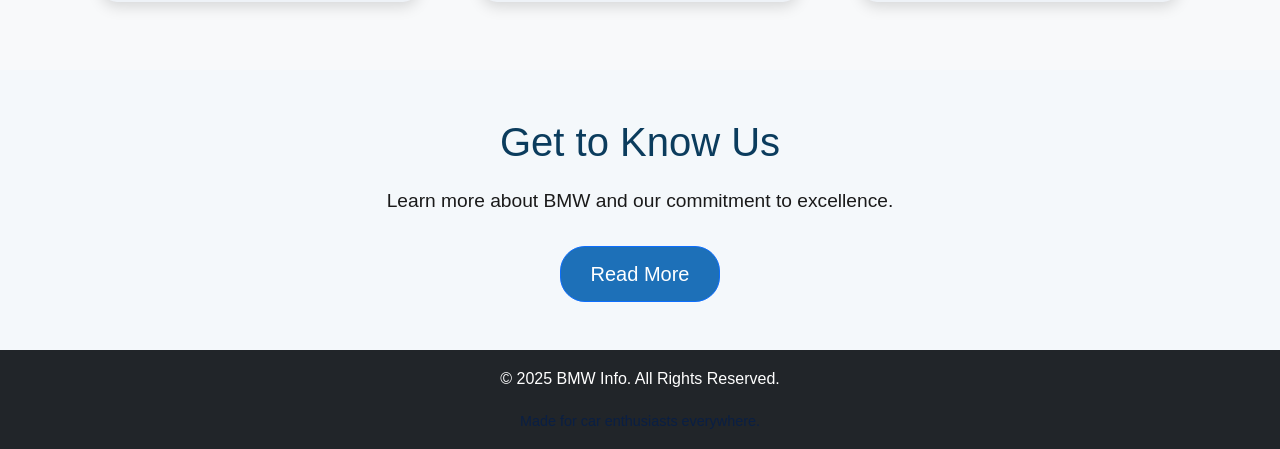
==== commit faba6a2c: "Update index.html" ====
--- a/index.html
+++ b/index.html
@@ -31,7 +31,7 @@
  <section class="hero-video">
 
     <video controls autoplay muted loop playsinline preload="auto"width="100%">
-        <source src="bmw-logo" type="video/mp4">
+        <source src="bmw-video.mp4" type="video/mp4">
       Your browser does not support the video tag.
     </video>
 
